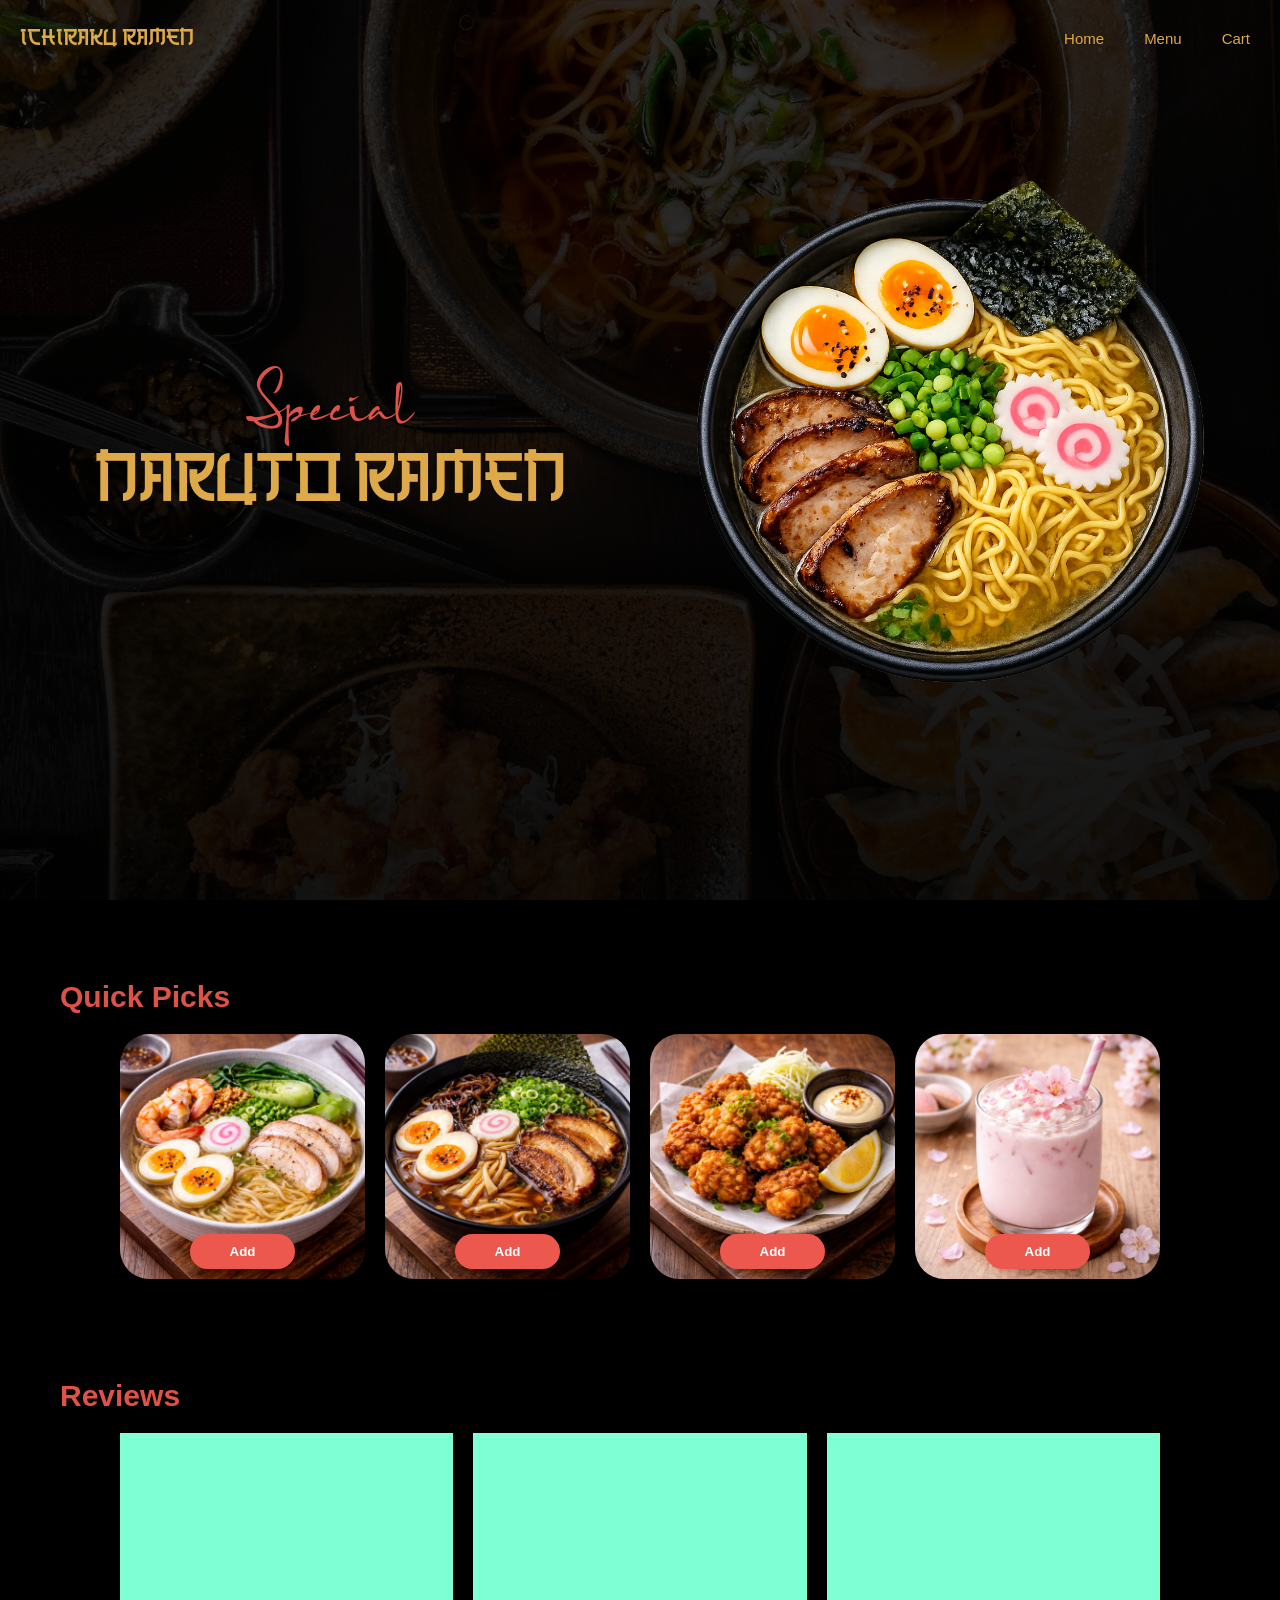
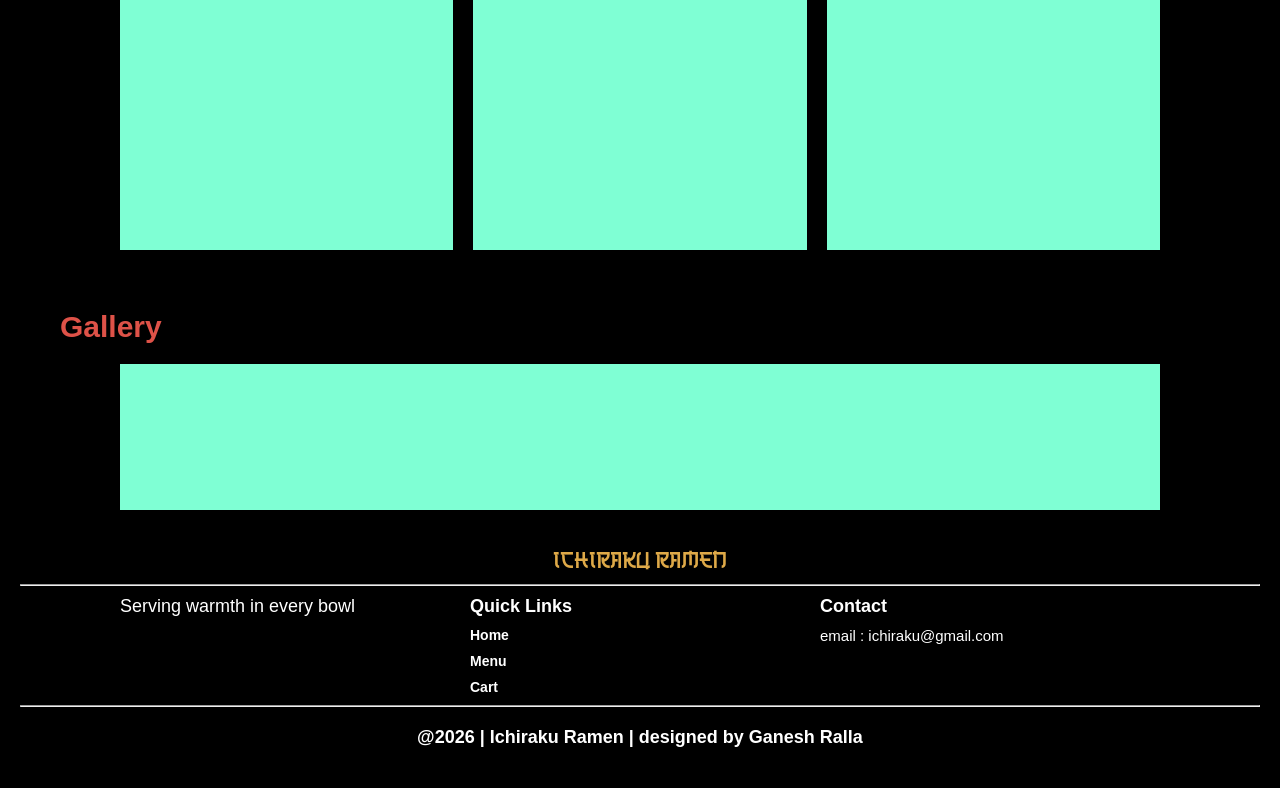
==== index.html @ 3a576d8a "first commit" ====
<!DOCTYPE html>
<html lang="en">

<head>
    <meta charset="UTF-8">
    <meta name="viewport" content="width=device-width, initial-scale=1.0">
    <title>Ichiraku Ramen</title>
    <link rel="stylesheet" href="style.css">
    <script src="script.js" defer></script>
</head>

<body>
    <header class="navbar">
        <div class="nav-home">
            <a href="#" class="japanfont">Ichiraku Ramen</a>
        </div>
        <div class="hamburger">
            ☰
        </div>
        <nav class="nav-items">
            <a href="index.html">Home</a>
            <a href="menu.html">Menu</a>
            <a href="cart.html">Cart</a>
        </nav>
    </header>
    <main>
        <section class="main-bg">
            <div class="ramen-img">
                <img src="assets/ramen_bowl_final.png" alt="ramen_bowl">
            </div>
            <div class="text-center">
                <p class="special">Special</p>
                <p class="naruto-ramen">Naruto Ramen</p>
            </div>
        </section>

        <section class="quick-picks">
            <p class="section-header">Quick Picks</p>
            <div class="quick-container">

            </div>
        </section>

        <section class="reviews">
            <p class="section-header">Reviews</p>
            <div class="review-container">
                <div class="review-card">
                    
                </div>
                <div class="review-card"></div>
                <div class="review-card"></div>
            </div>
        </section>

        <section class="gallery">
            <p class="section-header">Gallery</p>
            <div class="gallery-container">
                <div class="gallery-card"></div>
                <div class="gallery-card"></div>
                <div class="gallery-card"></div>
                <div class="gallery-card"></div>
            </div>
        </section>
    </main>

    <footer>
        <div class="footer">
            <p class="footer-ramen">Ichiraku Ramen</p>
            <hr>
            <div class="footer-container">
                <div class="footer-card">

                    <p class="footer-quote">Serving warmth in every bowl</p>
                </div>

                <div class="footer-card">
                    <p id="quick-links">Quick Links</p>
                    <!-- <hr> -->
                    <div class="links">
                        <a href="index.html">Home</a>
                        <a href="menu.html">Menu</a>
                        <a href="cart.html">Cart</a>
                    </div>
                </div>

                <div class="footer-card">
                    <p id="contact">Contact</p>
                    <p id="email">email : ichiraku@gmail.com</p>
                </div>
            </div>
            <hr>
            <p id="creator">@2026 | Ichiraku Ramen | designed by Ganesh Ralla</p>
        </div>
    </footer>

</body>

</html>
---- style.css ----
* {
    margin: 0;
    padding: 0;
    box-sizing: border-box;
    scroll-behavior: smooth;
}

html {
    font-size: 62.5%;
}

body {
    background-color: black;
    overflow-x: hidden;
    width: 100%;
    color: white;
    font-family: sans-serif;
}

@font-face {
    font-family: "japanfont";
    src: url(fonts/JapanRich-Regular.woff), url(fonts/JapanRich-Regular.woff2);
    font-weight: normal;
}

@font-face {
    font-family: "khiaraScript";
    src: url(fonts/KhiaraScript.otf), url(fonts/KhiaraScript1.ttf);
    font-weight: normal;
}

.text-center {
    text-align: center;
}

.text-bold {
    font-weight: 800;
}

.navbar {
    display: flex;
    justify-content: space-between;
    align-items: center;
    padding: 2rem;

    position: fixed;
    top: 0;
    width: 100%;
    z-index: 1000;
}

.navbar.scrolled {
    background: rgb(239, 116, 34);
}

.navbar.scrolled>.nav-home>a {
    color: white;
}

.navbar.scrolled>.hamburger {
    color: white;
}

.nav-home>a {
    text-decoration: none;
    color: white;
    font-family: "japanfont";
    font-size: 2rem;
    color: rgb(222, 169, 72);
}

.hamburger {
    font-size: 2.4rem;
    color: rgb(222, 169, 72);
}

.nav-items {
    position: absolute;
    top: 100%;

    background-color: white;
    left: 0;
    right: 0;


    opacity: 0;
    transform: translateY(-15px);
    pointer-events: none;
    transition: all 0.3s ease;


    display: flex;
    flex-direction: column;
    align-items: center;
    gap: 2rem;
}

.nav-items.active {
    opacity: 1;
    transform: translateY(0);
    pointer-events: auto;
}

.nav-items>a {
    text-decoration: none;
    color: rgb(222, 169, 72);
    font-size: 1.5rem;
    padding: 1rem;
}


.main-bg {
    min-height: 100vh;
    width: 100%;

    background: linear-gradient(to top, rgba(0, 0, 0, 0.6), transparent), linear-gradient(rgba(0, 0, 0, 0.8), rgba(0, 0, 0, 0.8)), url(assets/raman-background-main.jpeg);
    background-size: cover;
    background-repeat: no-repeat;
    background-position: center;

    padding: 2rem;

    display: flex;
    flex-direction: column;
    align-items: center;
    justify-content: center;
}

.ramen-img {
    width: 100%;
}

.ramen-img>img {
    width: 100%;
    min-width: 32rem;
    height: auto;
    object-fit: cover;
}

.ramen-img>img {
    animation: rotate;
    animation-timing-function: linear;
    animation-direction: normal;
    animation-duration: 14s;
    animation-iteration-count: infinite;
}

.ramen-img>img:hover {
    animation-play-state: paused;
    cursor: pointer;
}

@keyframes rotate {
    from {
        transform: rotate(0deg);
    }

    to {
        transform: rotate(360deg);
    }
}

.special {
    font-family: "khiaraScript";
    font-size: 6rem;
    color: rgb(222, 82, 72);
}

.naruto-ramen {
    font-family: "japanfont";
    font-size: 4rem;
    color: rgb(222, 169, 72);
}

.quick-picks {
    padding: 6rem 2rem;
}

.section-header {
    font-size: 2rem;
    font-weight: 800;
    padding: 2rem 0;
    color: rgb(222, 82, 72);
}

.quick-container {
    display: grid;
    grid-template-columns: repeat(2, 1fr);
    gap: 2rem;
}

.quick-card {
    width: 100%;
    min-width: 5rem;
    aspect-ratio: 1/1;
    background-color: aquamarine;
    border-radius: 12%;

    display: flex;
    align-items: flex-end;
    justify-content: center;
    padding: 0 0 1rem 0;

    background-size: cover;
}

.quick-card>button {
    padding: 1rem 4rem;
    font-weight: 800;
    border-radius: 2rem;
    border: none;
    background-color: rgb(236, 88, 77);
    color: white;
}



.master-chef {
    min-height: 100vh;
    width: 100%;

    padding: 2rem;
    background: linear-gradient(to top, rgba(0,0,0), transparent),
                url(assets/Teuchi.png);
    background-position: center top;
    background-size: cover;
    background-repeat: no-repeat;

    display: flex;
    align-items: flex-end;
    justify-content: center;
    padding-bottom: 4rem;
}

.master-text {
    display: flex;
    flex-direction: column;
}

.master {
    font-family: "khiaraScript";
    font-size: 6rem;
    text-align: center;
    color: rgb(222, 82, 72);
}

.teuchi {
    font-family: "japanfont";
    font-size: 3rem;
    color: rgb(222, 169, 72);
}

.menu-picks {
    padding: 6rem 2rem;
}



.menu-container {
    display: grid;
    grid-template-columns: repeat(2, 1fr);
    gap: 2rem;
}

.menu-card {
    width: 100%;
    min-width: 5rem;
    aspect-ratio: 1/1;
    background-color: aquamarine;
    border-radius: 12%;

    display: flex;
    align-items: flex-end;
    justify-content: center;
    padding: 0 0 1rem 0;

    background-size: cover;
}

.menu-card>button {
    padding: 1rem 4rem;
    font-weight: 800;
    border-radius: 2rem;
    border: none;
    background-color: rgb(236, 88, 77);
    color: white;
}


.reviews {
    padding: 2rem;
}

.review-container {
    display: grid;
    grid-template-columns: repeat(1, 1fr);
    gap: 2rem;
}

.review-card {
    width: 100%;
    min-width: 5rem;
    aspect-ratio: 4/5;
    background-color: aquamarine;
}

.gallery {
    padding: 2rem;
}

.gallery-container {
    display: grid;
    grid-template-columns: repeat(1, 1fr);
    gap: 2rem;
}

.gallery-card {
    width: 100%;
    min-width: 5rem;
    aspect-ratio: 16/9;
    background-color: aquamarine;
}

.footer {
    padding: 2rem;
}

.footer-container {
    display: grid;
    grid-template-columns: repeat(1, 1fr);
    gap: 1rem;
    padding: 1rem 0;
}

.footer-card {
    width: 100%;
    min-width: 5rem;
    /* text-align: center; */
    /* aspect-ratio: 16/9; */
    /* background-color: aqua; */
}

.footer-ramen{
    font-family: "japanfont";
    text-align: center;
    font-size: 2rem;
    color: rgb(222, 169, 72);
    padding-bottom: 1rem;
}
.footer-quote{
    text-align: left;
    font-size: 1.8rem;
    letter-spacing: 1.6;
}
#quick-links{
    font-weight: 800;
    font-size: 1.8rem;
    text-align: left;    
}

.links{
    padding: 1rem 0;
    display: flex;
    flex-direction: column;
    justify-content: flex-start;
    align-items: flex-start;
    gap: 1rem 4rem ;
}
.links>a{
    text-decoration: none;
    color: white;
    font-weight: 600;
    font-size: 1.4rem;
}
#contact{
    font-weight: 800;
    font-size: 1.8rem;
    padding: 1rem 0;
}
#email{
    font-size: 1.5rem;
    font-weight: 400;
}

#creator{
    text-align: center;
    font-weight: 600;
    font-size: 1.8rem;
    padding: 2rem 0;
}
.cart {
    padding: 6rem 2rem;
}

.cart-summery {
    display: grid;
    grid-template-columns: repeat(1, 1fr);
    gap: 2rem;
}

.cart-container {
    background-color: aqua;
    display: flex;
    flex-direction: column;
    gap: 1.5rem;
}

.cart-card {
    display: flex;
    gap: 1rem;
    align-items: center;
    padding: 1rem;
    border-radius: 1rem;
    background: #f5f5f5;
}

.cart-img {
    height: 8rem;
    width: 8rem;
    border-radius: 0.8rem;
    background-color: beige;
    flex-shrink: 0;
}

.cart-desc {
    background-color: beige;
    flex: 1;
    display: flex;
    flex-direction: column;
    gap: 0.5rem;
}

.cart-buy {
    background-color: aqua;
    display: flex;
    flex-direction: column;
    gap: 1rem;

}

.cart-buy button {
    padding: 0.8rem;
    border: none;
    border-radius: 8px;
    /* background: black; */
    color: white;
    font-size: 1rem;
    cursor: pointer;
}

@media (min-width:768px) {
    .quick-container {
        padding: 0 4rem;
    }

    .menu-container {
        padding: 0 4rem;
    }

    .review-container {
        padding: 0 4rem;
        grid-template-columns: repeat(2, 1fr);
    }

    .gallery-container {
        padding: 0 4rem;
    }

    .footer-container {
        padding: 0 4rem;
        grid-template-columns: repeat(3,1fr);
        align-items: baseline;
    }

    .hamburger {
        display: none;
    }

    .nav-items {
        opacity: 1;
        position: static;
        pointer-events: auto;

        flex-direction: row;
        align-items: center;
        background-color: transparent;
        transform: none;
    }

    .navbar.scrolled>.nav-items>a {
        color: white;
    }

    .section-header {
        font-size: 3rem;
        font-weight: 800;
        padding: 2rem 4rem;
    }

    .naruto-ramen {
        font-size: 6rem;
    }

    .special {
        font-size: 8rem;
    }

    .master{
        font-size: 8rem;
    }
    .teuchi{
        font-size: 6rem;
    }

    .cart-summery {
        grid-template-columns: 2fr 1fr;
        /* Items | Summary */
        align-items: start;
    }
}

@media (min-width:1024px) {
    .main-bg {
        flex-direction: row-reverse;
        gap: 4rem;
        padding: 4rem;
    }

    .ramen-img {
        width: 50%;
    }

    .text-center {
        width: 50%;
        text-align: center;
    }

    .review-container {
        grid-template-columns: repeat(3, 1fr);
        padding: 0 10rem;
    }

    .quick-container {
        grid-template-columns: repeat(4, 1fr);
        padding: 0 10rem;
    }

    .menu-container {
        grid-template-columns: repeat(4, 1fr);
        padding: 0 10rem;
    }

    .gallery-container {
        grid-template-columns: repeat(4, 1fr);
        padding: 0 10rem;
        gap: 0;
    }

    .gallery-card {
        min-width: 8rem;
    }

    .footer-container {
        padding: 0 10rem;
    }

    .cart-container {
        padding: 0 10rem;
    }
}
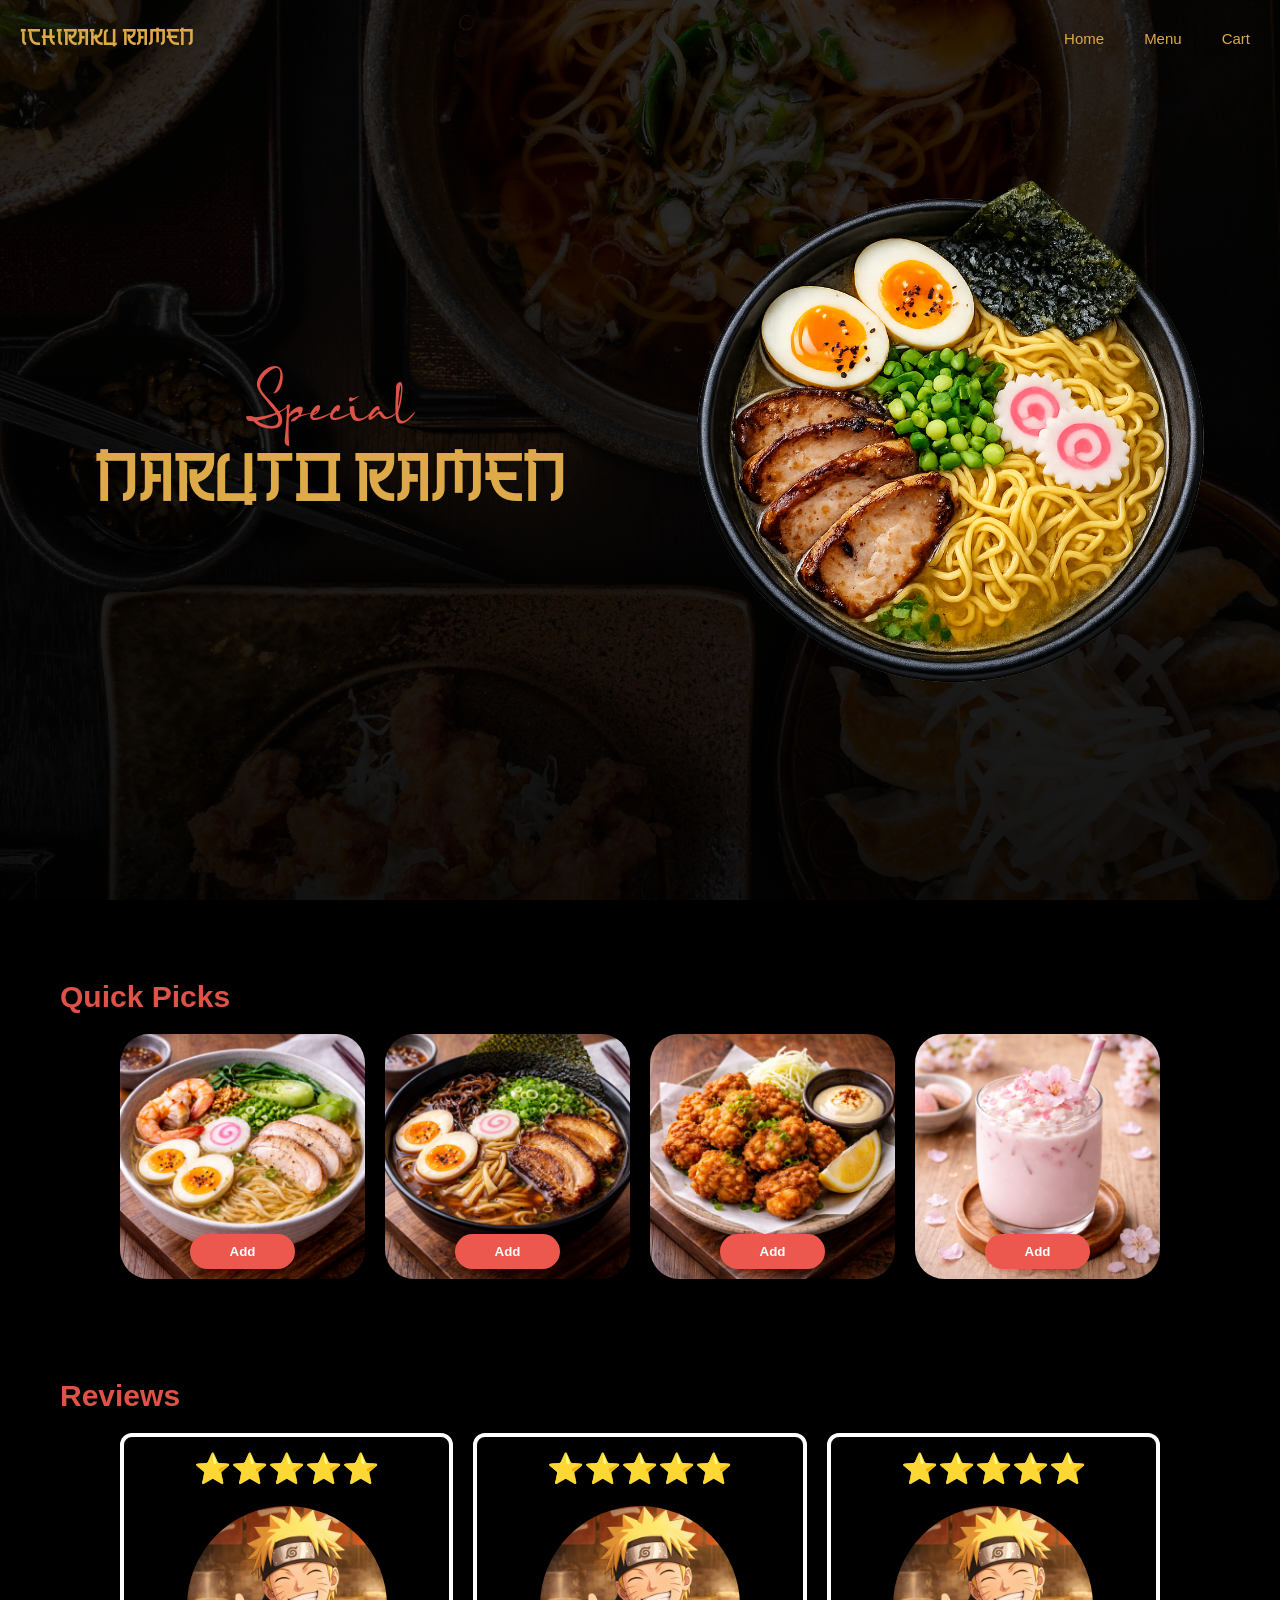
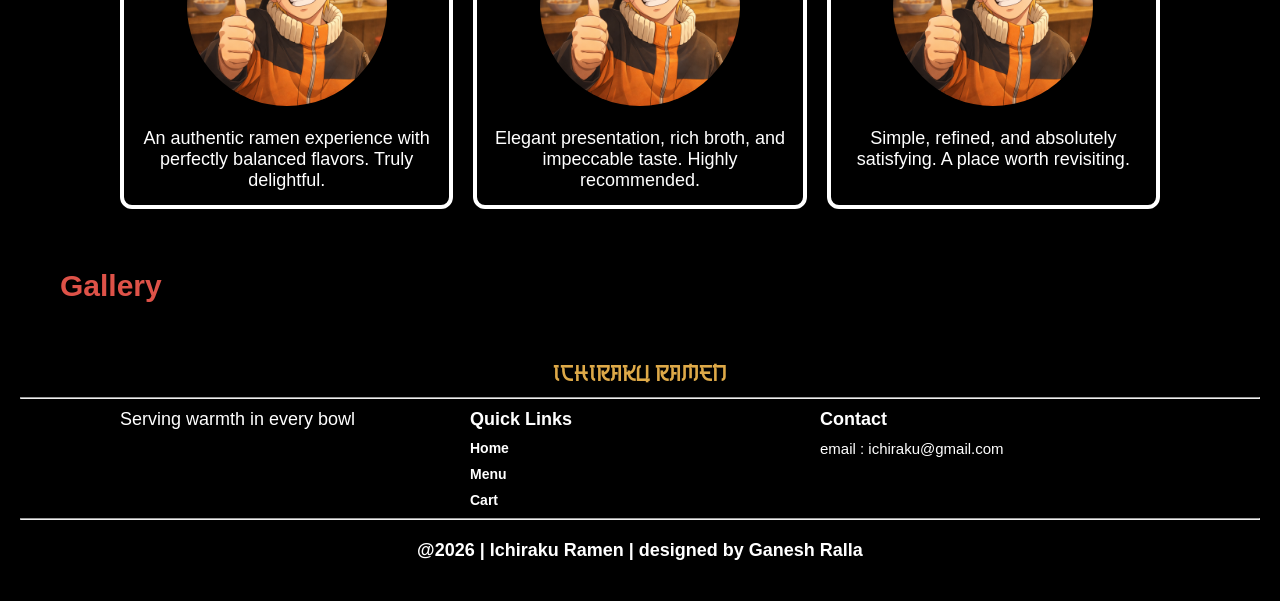
==== commit 848ce527: "cards updated" ====
--- a/index.html
+++ b/index.html
@@ -45,20 +45,65 @@
             <p class="section-header">Reviews</p>
             <div class="review-container">
                 <div class="review-card">
-                    
+                    <div class="review-star">
+                        <span>⭐</span><span>⭐</span><span>⭐</span><span>⭐</span><span>⭐</span>
+                    </div>
+                    <div class="reviewer">
+                        <img src="assets/naruto_thumbsup.png" alt="naruto" height="200">
+                    </div>
+                    <div class="review-content">
+                        <p>
+                            An authentic ramen experience with perfectly balanced flavors. Truly delightful.
+                        </p>
+                    </div>    
                 </div>
-                <div class="review-card"></div>
-                <div class="review-card"></div>
+
+                <div class="review-card">
+                    <div class="review-star">
+                        <span>⭐</span><span>⭐</span><span>⭐</span><span>⭐</span><span>⭐</span>
+                    </div>
+                    <div class="reviewer">
+                        <img src="assets/naruto_thumbsup.png" alt="naruto" height="200">
+                    </div>
+                    <div class="review-content">
+                        <p>
+                            Elegant presentation, rich broth, and impeccable taste. Highly recommended.
+                        </p>
+                    </div>    
+                </div>
+
+                <div class="review-card">
+                    <div class="review-star">
+                        <span>⭐</span><span>⭐</span><span>⭐</span><span>⭐</span><span>⭐</span>
+                    </div>
+                    <div class="reviewer">
+                        <img src="assets/naruto_thumbsup.png" alt="naruto" height="200">
+                    </div>
+                    <div class="review-content">
+                        <p>
+                            Simple, refined, and absolutely satisfying. A place worth revisiting.
+                        </p>
+                    </div>    
+                </div>
+               
             </div>
         </section>
 
         <section class="gallery">
             <p class="section-header">Gallery</p>
             <div class="gallery-container">
-                <div class="gallery-card"></div>
-                <div class="gallery-card"></div>
-                <div class="gallery-card"></div>
-                <div class="gallery-card"></div>
+                <!-- <div class="gallery-card">
+                    <img src="assets/naruto_hinata.png" alt="naruto_hinata" height="300">
+                </div>
+                <div class="gallery-card">
+                    <img src="assets/naruto-jiraiya-background.png" alt="naruto-jiraiya-background" height="300">
+                </div> -->
+                <!-- <div class="gallery-card">
+                    <img src="assets/naruto_thumbsup.png" alt="naruto_thumbsup" height="300">
+                </div> -->
+                <!-- <div class="gallery-card">
+                    <img src="assets/Teuchi.png" alt="Teuchi" height="300">
+                </div> -->
             </div>
         </section>
     </main>
--- a/style.css
+++ b/style.css
@@ -137,7 +137,7 @@
     object-fit: cover;
 }
 
-.ramen-img>img {
+/* .ramen-img>img {
     animation: rotate;
     animation-timing-function: linear;
     animation-direction: normal;
@@ -158,7 +158,7 @@
     to {
         transform: rotate(360deg);
     }
-}
+} */
 
 .special {
     font-family: "khiaraScript";
@@ -300,8 +300,25 @@
 .review-card {
     width: 100%;
     min-width: 5rem;
-    aspect-ratio: 4/5;
-    background-color: aquamarine;
+    border: 4px solid white;
+    border-radius: 12px;
+    text-align: center;
+    padding: 1.4rem;
+
+    display: flex;
+    flex-direction: column;
+    gap: 2rem;
+
+}
+
+.review-star{
+    font-size: 3rem;
+}
+.reviewer>img{
+    border-radius: 50%;
+}
+.review-content{
+    font-size: 1.8rem;
 }
 
 .gallery {
@@ -317,8 +334,8 @@
 .gallery-card {
     width: 100%;
     min-width: 5rem;
-    aspect-ratio: 16/9;
-    background-color: aquamarine;
+    /* aspect-ratio: 16/9; */
+    /* background-color: aquamarine; */
 }
 
 .footer {
@@ -551,11 +568,19 @@
     }
 
     .gallery-container {
-        grid-template-columns: repeat(4, 1fr);
+        /* grid-template-columns: repeat(3, 1fr); */
         padding: 0 10rem;
+        display: flex;
+        height: auto;
+        overflow: hidden;
         gap: 0;
     }
 
+    .gallery-container>.gallery-card>img{
+        flex: 1;
+        object-fit: cover;
+        
+    }
     .gallery-card {
         min-width: 8rem;
     }
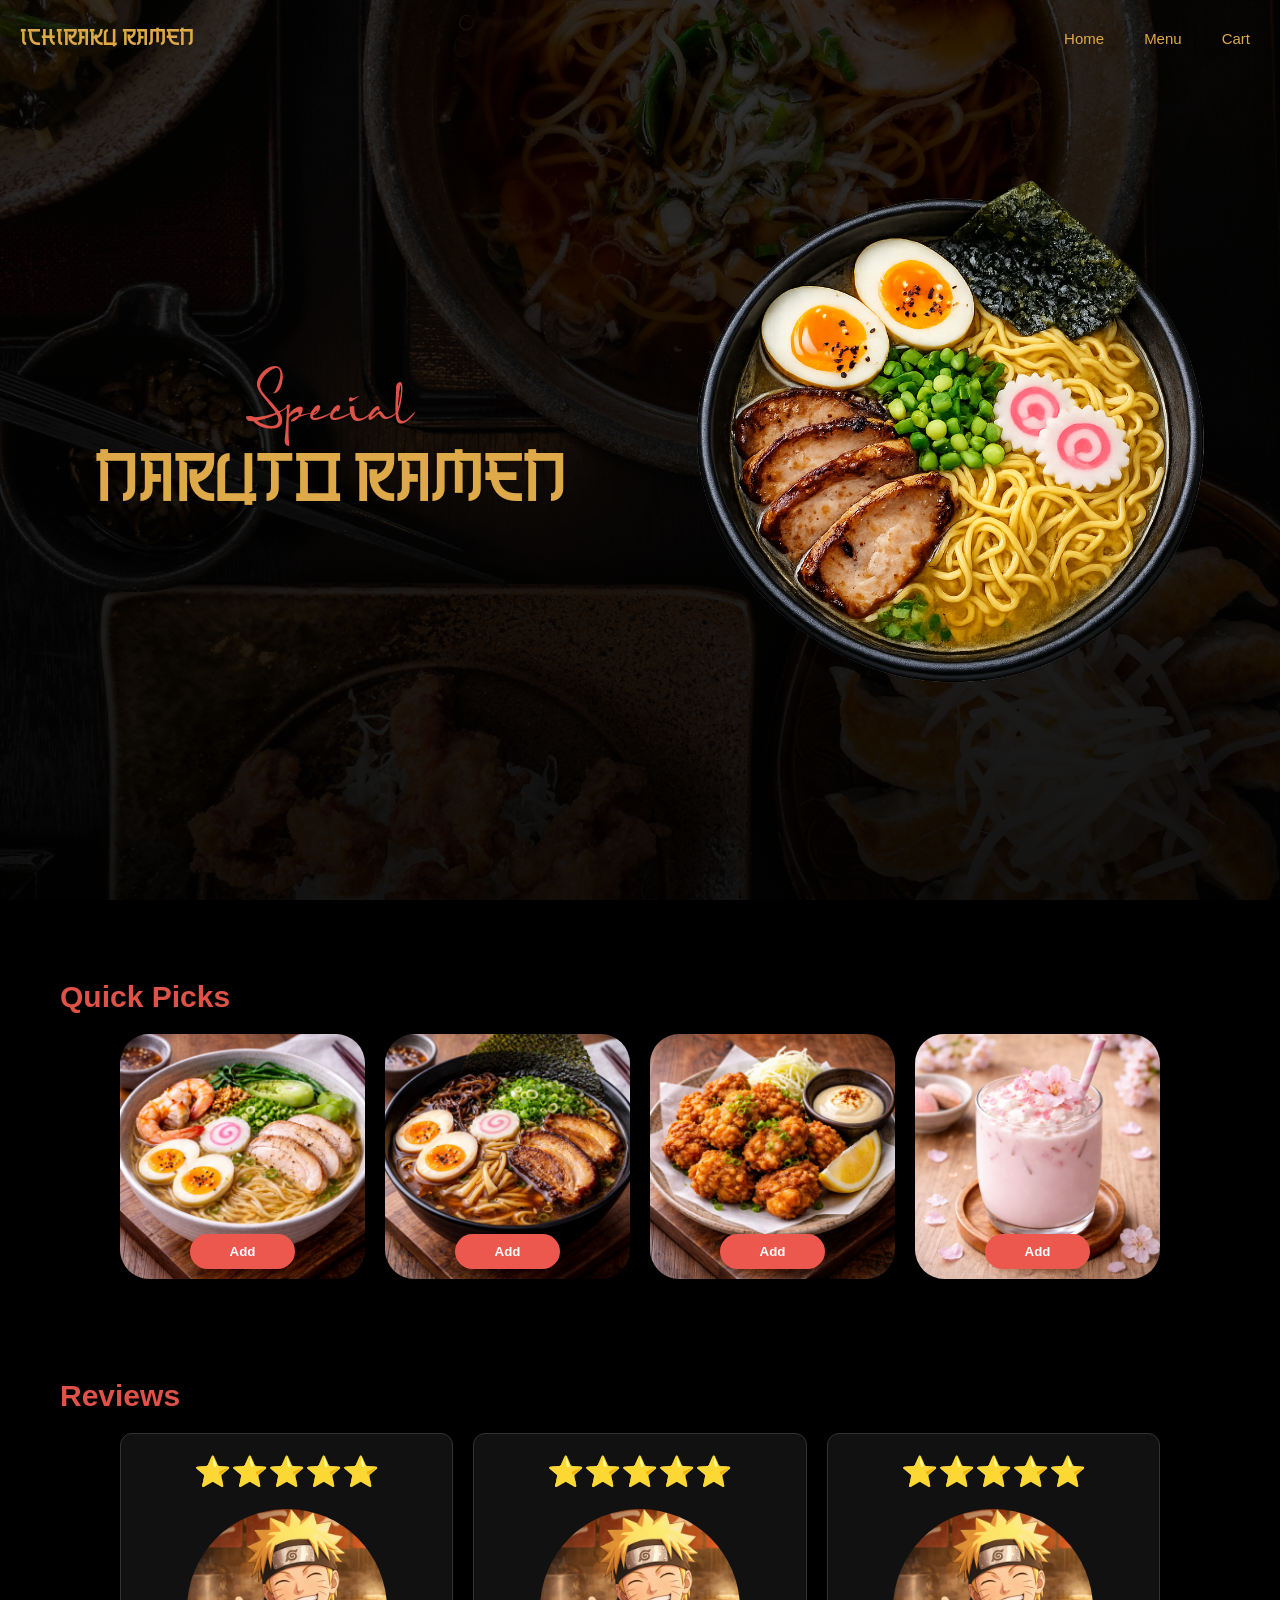
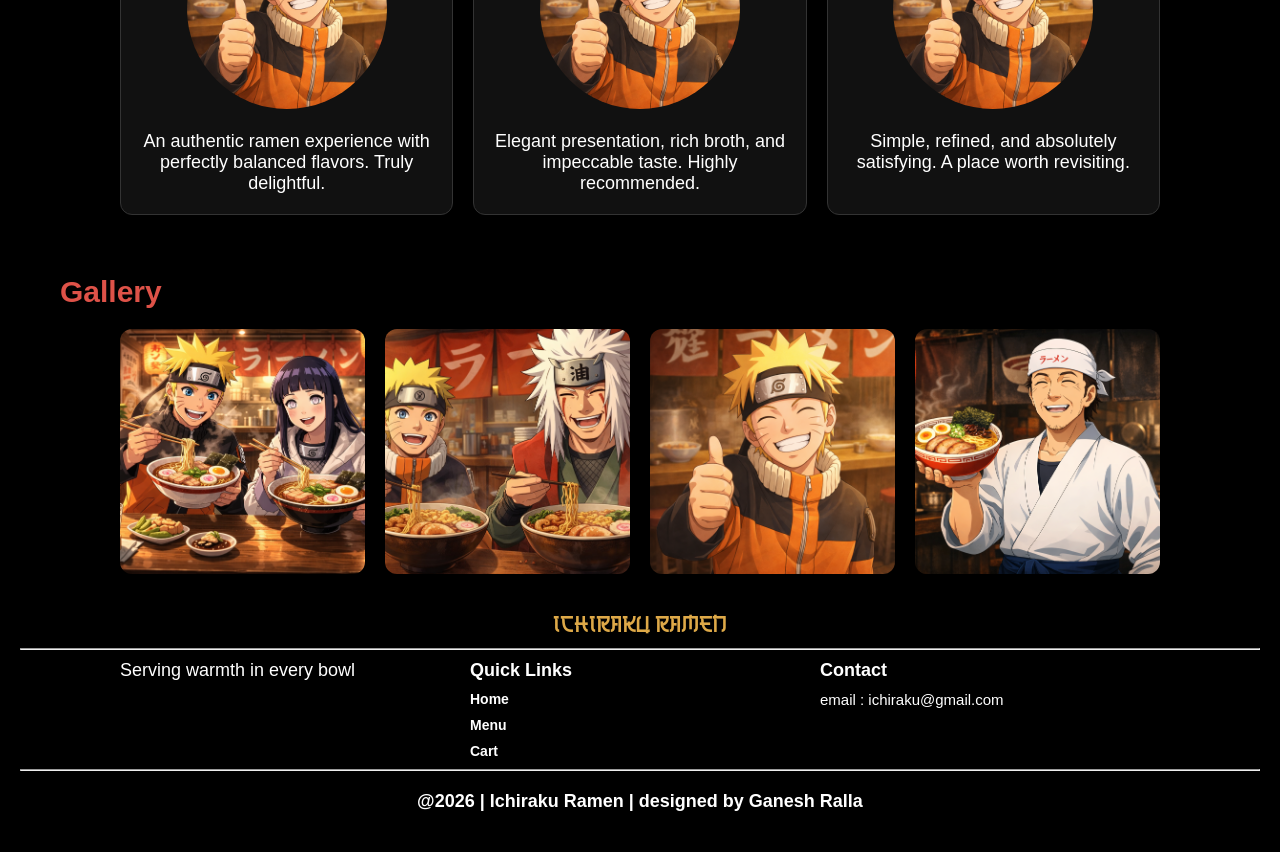
==== commit 426fd27e: "menu cards updated" ====
--- a/index.html
+++ b/index.html
@@ -92,18 +92,18 @@
         <section class="gallery">
             <p class="section-header">Gallery</p>
             <div class="gallery-container">
-                <!-- <div class="gallery-card">
-                    <img src="assets/naruto_hinata.png" alt="naruto_hinata" height="300">
+                <div class="gallery-card">
+                    <img src="assets/naruto_hinata.png" alt="naruto_hinata">
                 </div>
                 <div class="gallery-card">
-                    <img src="assets/naruto-jiraiya-background.png" alt="naruto-jiraiya-background" height="300">
-                </div> -->
-                <!-- <div class="gallery-card">
-                    <img src="assets/naruto_thumbsup.png" alt="naruto_thumbsup" height="300">
-                </div> -->
-                <!-- <div class="gallery-card">
-                    <img src="assets/Teuchi.png" alt="Teuchi" height="300">
-                </div> -->
+                    <img src="assets/naruto-jiraiya-background.png" alt="naruto-jiraiya-background" >
+                </div>
+                <div class="gallery-card">
+                    <img src="assets/naruto_thumbsup.png" alt="naruto_thumbsup" >
+                </div>
+                <div class="gallery-card">
+                    <img src="assets/Teuchi.png" alt="Teuchi" >
+                </div>
             </div>
         </section>
     </main>
--- a/style.css
+++ b/style.css
@@ -203,6 +203,11 @@
 
     background-size: cover;
 }
+.quick-card:hover{
+    cursor: pointer;
+    transform: translateY(-12px);
+    transition: transform 0.2s ease;
+}
 
 .quick-card>button {
     padding: 1rem 4rem;
@@ -216,7 +221,7 @@
 
 
 .master-chef {
-    min-height: 100vh;
+    min-height: 90vh;
     width: 100%;
 
     padding: 2rem;
@@ -265,20 +270,26 @@
 .menu-card {
     width: 100%;
     min-width: 5rem;
-    aspect-ratio: 1/1;
-    background-color: aquamarine;
-    border-radius: 12%;
-
-    display: flex;
-    align-items: flex-end;
-    justify-content: center;
+    aspect-ratio: 4/6;
+    background-color: #161817;
+    border-radius: 8%;
+
+    display: flex;
+    flex-direction: column;
+    align-items: center;
+    justify-content: flex-end;
+    gap: 0.4rem;
     padding: 0 0 1rem 0;
 
-    background-size: cover;
-}
-
+    background-size: contain;
+    background-repeat: no-repeat;
+}
+.menu-card>p{
+    font-size: 1rem;
+    font-weight: 800    ;
+}
 .menu-card>button {
-    padding: 1rem 4rem;
+    padding: 0.4rem 3rem;
     font-weight: 800;
     border-radius: 2rem;
     border: none;
@@ -300,10 +311,11 @@
 .review-card {
     width: 100%;
     min-width: 5rem;
-    border: 4px solid white;
+    background-color: #111;
+    border: 1px solid #333;
     border-radius: 12px;
     text-align: center;
-    padding: 1.4rem;
+    padding: 2rem;
 
     display: flex;
     flex-direction: column;
@@ -311,6 +323,9 @@
 
 }
 
+section{
+    padding: 8rem 0;
+}
 .review-star{
     font-size: 3rem;
 }
@@ -320,6 +335,7 @@
 .review-content{
     font-size: 1.8rem;
 }
+
 
 .gallery {
     padding: 2rem;
@@ -332,10 +348,20 @@
 }
 
 .gallery-card {
-    width: 100%;
-    min-width: 5rem;
-    /* aspect-ratio: 16/9; */
-    /* background-color: aquamarine; */
+    aspect-ratio: 1 / 1;   /* Perfect square */
+    overflow: hidden;
+    border-radius: 1.2rem;
+}
+
+.gallery-card img {
+    width: 100%;
+    height: 100%;
+    object-fit: cover;
+    transition: transform 0.4s ease;
+}
+
+.gallery-card:hover img {
+    transform: scale(1.08);
 }
 
 .footer {
@@ -352,9 +378,6 @@
 .footer-card {
     width: 100%;
     min-width: 5rem;
-    /* text-align: center; */
-    /* aspect-ratio: 16/9; */
-    /* background-color: aqua; */
 }
 
 .footer-ramen{
@@ -474,12 +497,20 @@
         padding: 0 4rem;
     }
 
+    .menu-card>p{
+        font-size: 2rem;
+    }
+    .menu-card>button{
+        padding: 1rem 6rem;
+        font-size: 2rem;
+    }
     .review-container {
         padding: 0 4rem;
         grid-template-columns: repeat(2, 1fr);
     }
 
     .gallery-container {
+        grid-template-columns: repeat(2,1fr);
         padding: 0 4rem;
     }
 
@@ -568,12 +599,9 @@
     }
 
     .gallery-container {
-        /* grid-template-columns: repeat(3, 1fr); */
+        grid-template-columns: repeat(4, 1fr);
         padding: 0 10rem;
-        display: flex;
-        height: auto;
-        overflow: hidden;
-        gap: 0;
+        
     }
 
     .gallery-container>.gallery-card>img{
